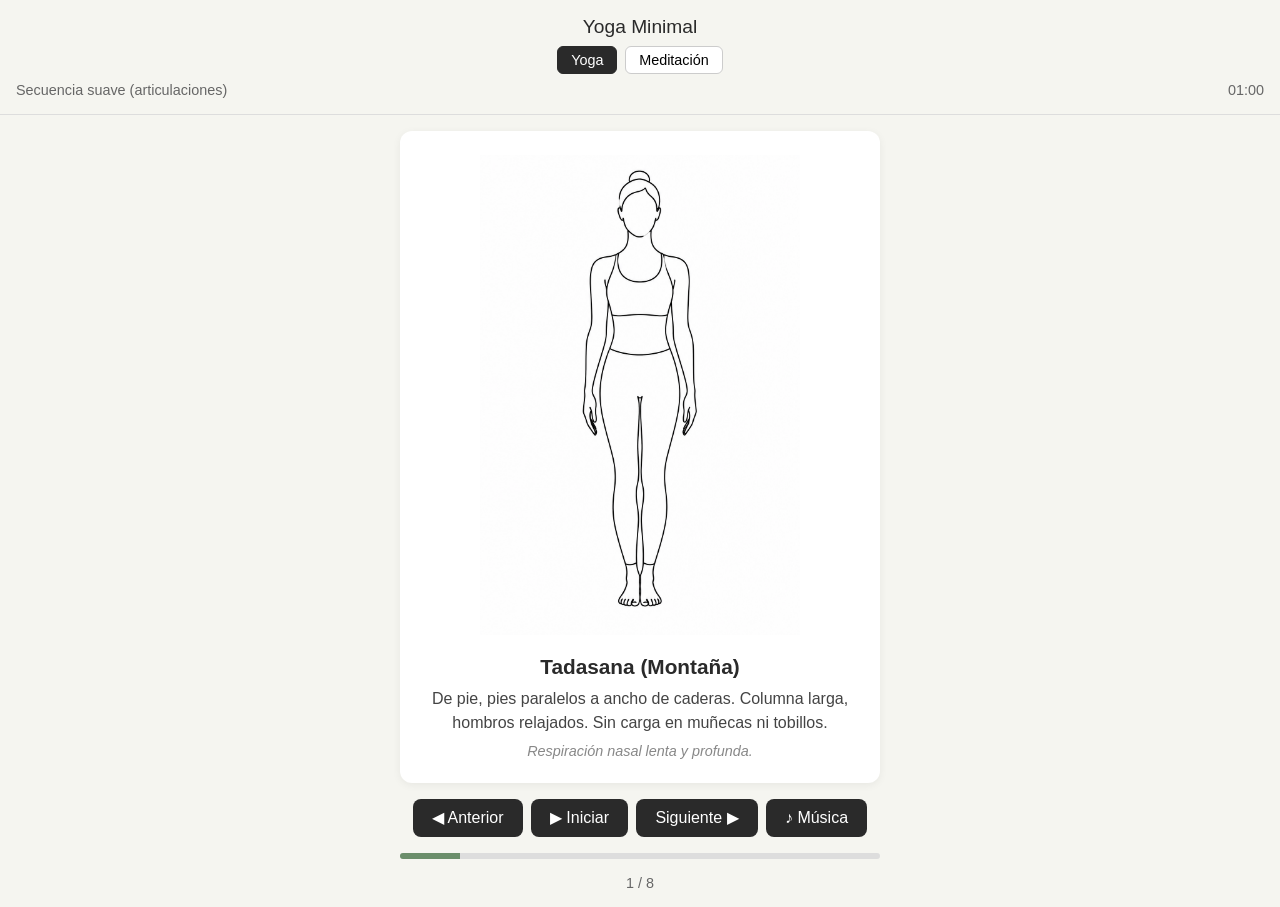
==== web/index.html @ 02c215f9 "Initial commit: Yoga Minimal PWA + Zig server" ====
<!DOCTYPE html>
<html lang="es">
<head>
  <meta charset="UTF-8">
  <meta name="viewport" content="width=device-width, initial-scale=1.0">
  <title>Yoga Minimal</title>
  <link rel="manifest" href="manifest.json">
  <link rel="stylesheet" href="style.css">
  <meta name="theme-color" content="#f5f5f0">
</head>
<body>
  <header>
    <h1>Yoga Minimal</h1>
    <nav class="mode-nav">
      <button id="mode-yoga" class="mode-btn active">Yoga</button>
      <button id="mode-meditation" class="mode-btn">Meditación</button>
    </nav>
    <div class="session-info">
      <span id="session-name">Secuencia</span>
      <span id="timer">00:00</span>
    </div>
  </header>

  <main>
    <div class="pose-card">
      <img id="pose-image" src="" alt="Postura" />
      <h2 id="pose-name">Postura</h2>
      <p id="pose-instruction" class="instruction"></p>
      <p id="pose-breath" class="breath"></p>
    </div>

    <div class="controls">
      <button id="prev-btn">◀ Anterior</button>
      <button id="play-btn">▶ Iniciar</button>
      <button id="next-btn">Siguiente ▶</button>
      <button id="music-btn">♪ Música</button>
    </div>

    <div class="progress">
      <div id="progress-bar"></div>
    </div>
    <p id="progress-text">0 / 0</p>
  </main>

  <script src="app.js"></script>
</body>
</html>
---- web/style.css ----
* { box-sizing: border-box; margin: 0; padding: 0; }

body {
  font-family: -apple-system, BlinkMacSystemFont, "Segoe UI", Roboto, sans-serif;
  background: #f5f5f0;
  color: #2a2a2a;
  min-height: 100vh;
  display: flex;
  flex-direction: column;
}

header {
  padding: 1rem;
  text-align: center;
  border-bottom: 1px solid #ddd;
}

header h1 { font-size: 1.2rem; font-weight: 500; }

.mode-nav {
  display: flex;
  justify-content: center;
  gap: 0.5rem;
  margin: 0.5rem 0;
}

.mode-btn {
  padding: 0.3rem 0.8rem;
  border: 1px solid #ccc;
  border-radius: 6px;
  background: #fff;
  cursor: pointer;
  font-size: 0.9rem;
}

.mode-btn.active {
  background: #2a2a2a;
  color: #fff;
  border-color: #2a2a2a;
}

.session-info {
  display: flex;
  justify-content: space-between;
  margin-top: 0.5rem;
  font-size: 0.9rem;
  color: #666;
}

main {
  flex: 1;
  display: flex;
  flex-direction: column;
  align-items: center;
  padding: 1rem;
  gap: 1rem;
}

.pose-card {
  background: #fff;
  border-radius: 12px;
  padding: 1.5rem;
  width: 100%;
  max-width: 480px;
  text-align: center;
  box-shadow: 0 2px 8px rgba(0,0,0,0.06);
}

.pose-card img {
  width: 100%;
  max-width: 320px;
  height: auto;
  margin-bottom: 1rem;
}

.pose-card h2 { font-size: 1.3rem; margin-bottom: 0.5rem; }

.instruction { color: #444; line-height: 1.5; margin-bottom: 0.5rem; }
.breath { color: #888; font-style: italic; font-size: 0.9rem; }

.controls {
  display: flex;
  gap: 0.5rem;
  flex-wrap: wrap;
  justify-content: center;
}

.controls button {
  padding: 0.6rem 1.2rem;
  border: none;
  border-radius: 8px;
  background: #2a2a2a;
  color: #fff;
  font-size: 1rem;
  cursor: pointer;
}

.controls button:active { opacity: 0.8; }

.progress {
  width: 100%;
  max-width: 480px;
  height: 6px;
  background: #ddd;
  border-radius: 3px;
  overflow: hidden;
}

#progress-bar {
  height: 100%;
  background: #6b8e6b;
  width: 0%;
  transition: width 0.3s;
}

#progress-text { color: #666; font-size: 0.9rem; }
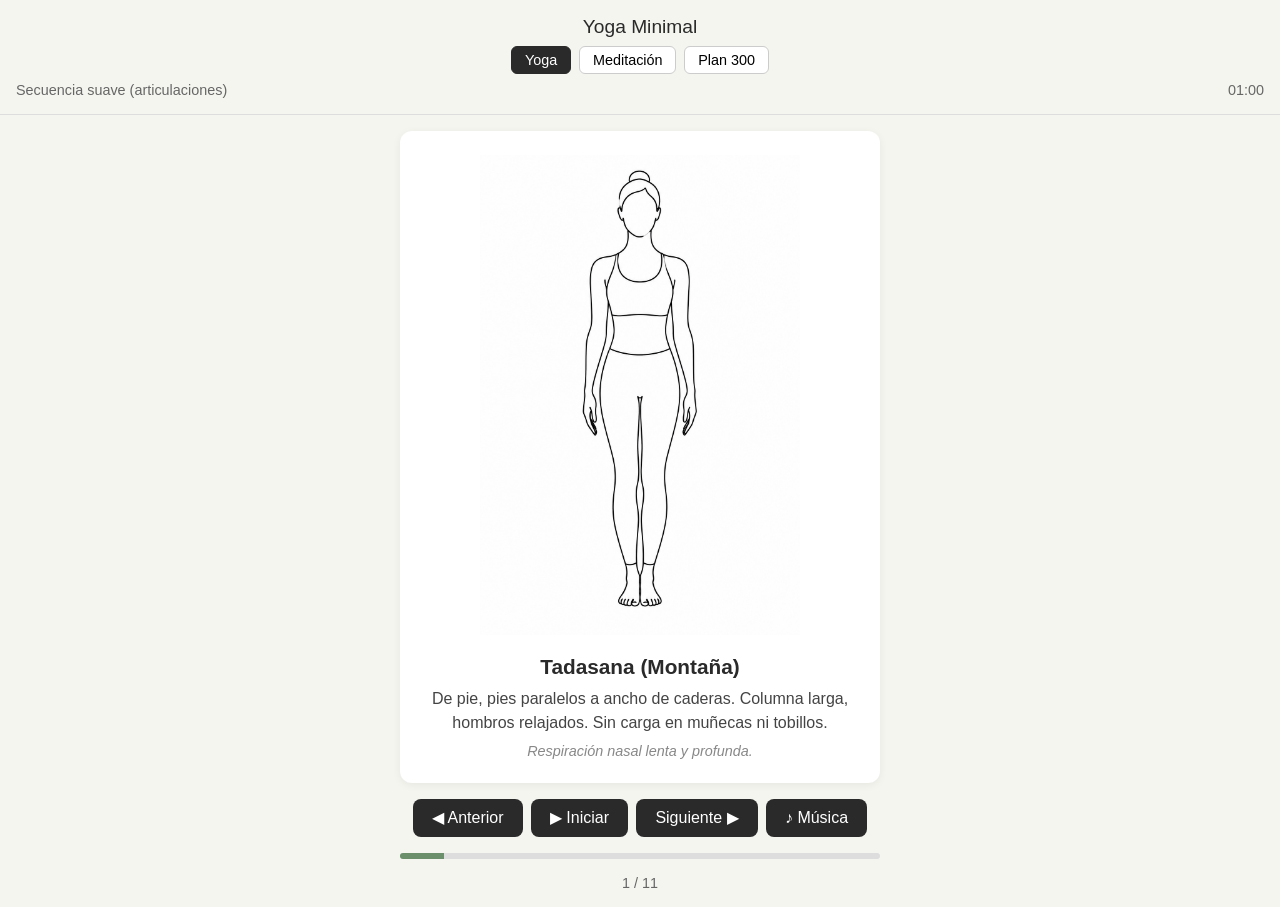
==== commit 44ee5b11: "chore: update" ====
--- a/web/index.html
+++ b/web/index.html
@@ -6,6 +6,7 @@
   <title>Yoga Minimal</title>
   <link rel="manifest" href="manifest.json">
   <link rel="stylesheet" href="style.css">
+  <link rel="stylesheet" href="tracker.css">
   <meta name="theme-color" content="#f5f5f0">
 </head>
 <body>
@@ -14,6 +15,7 @@
     <nav class="mode-nav">
       <button id="mode-yoga" class="mode-btn active">Yoga</button>
       <button id="mode-meditation" class="mode-btn">Meditación</button>
+      <button id="mode-plan" class="mode-btn">Plan 300</button>
     </nav>
     <div class="session-info">
       <span id="session-name">Secuencia</span>
@@ -40,8 +42,30 @@
       <div id="progress-bar"></div>
     </div>
     <p id="progress-text">0 / 0</p>
+
+    <section id="tracker-view" class="tracker" hidden>
+      <div class="tracker-card">
+        <h2 id="tracker-title">Plan 300</h2>
+        <p id="tracker-course" class="tracker-meta"></p>
+        <div id="tracker-week"><p class="tracker-meta">Cargando…</p></div>
+        <div class="tracker-actions">
+          <button id="tracker-prev">◀ Anterior</button>
+          <button id="tracker-done">✓ Completar semana</button>
+          <button id="tracker-next">Siguiente ▶</button>
+        </div>
+        <label class="tracker-goto">Ir a semana
+          <input id="tracker-goto" type="number" min="1" max="300" inputmode="numeric">
+        </label>
+      </div>
+      <div class="progress"><div id="tracker-bar"></div></div>
+      <p id="tracker-text" class="tracker-meta"></p>
+      <div class="tracker-actions">
+        <button id="tracker-reset">Reiniciar</button>
+      </div>
+    </section>
   </main>
 
   <script src="app.js"></script>
+  <script src="tracker.js"></script>
 </body>
 </html>
--- a/web/tracker.css
+++ b/web/tracker.css
@@ -0,0 +1,85 @@
+/* Plan 300: reutiliza la estética de style.css (fondo #f5f5f0, cards 480px, botones oscuros) */
+
+[hidden], .is-hidden { display: none !important; }
+
+.tracker {
+  width: 100%;
+  max-width: 480px;
+  display: flex;
+  flex-direction: column;
+  gap: 1rem;
+}
+
+.tracker-card {
+  background: #fff;
+  border-radius: 12px;
+  padding: 1.5rem;
+  box-shadow: 0 2px 8px rgba(0,0,0,0.06);
+}
+
+.tracker-card h2 { font-size: 1.3rem; font-weight: 500; }
+.tracker-meta { color: #666; font-size: 0.9rem; margin-top: 0.25rem; }
+.tracker-consejo { font-size: 1.1rem; line-height: 1.6; margin: 0.75rem 0; }
+
+.tracker-poses { list-style: none; margin-top: 0.75rem; }
+.tracker-pose { padding: 0.45rem 0; border-bottom: 1px solid #eee; line-height: 1.4; }
+.tracker-pose-img { display: block; width: 100%; max-width: 240px; height: auto; margin: 0.25rem 0 0.5rem; }
+.tracker-fig { color: #999; font-size: 0.8rem; }
+.tracker-tag { color: #6b8e6b; font-size: 0.8rem; }
+.tracker-dur { color: #666; font-size: 0.9rem; white-space: nowrap; }
+
+.tracker-empty, .tracker-warn { color: #888; font-size: 0.85rem; font-style: italic; margin-top: 0.75rem; }
+
+.tracker-block { margin-top: 1rem; }
+.tracker-block h3 { font-size: 0.95rem; font-weight: 500; color: #444; margin-bottom: 0.4rem; }
+.tracker-notes { color: #444; font-size: 0.9rem; line-height: 1.5; padding-left: 1.2rem; }
+
+details summary { cursor: pointer; color: #444; font-size: 0.95rem; padding: 0.4rem 0; }
+.tracker-day { font-size: 0.9rem; font-weight: 500; color: #444; margin: 0.6rem 0 0.2rem; }
+.tracker-apunte { white-space: pre-wrap; color: #444; font-size: 0.9rem; line-height: 1.5; margin-bottom: 0.5rem; }
+
+.tracker-goto {
+  display: flex;
+  justify-content: center;
+  align-items: center;
+  gap: 0.5rem;
+  margin-top: 1rem;
+  color: #666;
+  font-size: 0.9rem;
+}
+
+.tracker-goto input {
+  width: 5rem;
+  padding: 0.4rem;
+  border: 1px solid #ccc;
+  border-radius: 6px;
+  font-size: 0.95rem;
+}
+
+.tracker-actions {
+  display: flex;
+  gap: 0.5rem;
+  flex-wrap: wrap;
+  justify-content: center;
+  margin-top: 1rem;
+}
+
+.tracker button {
+  padding: 0.6rem 1.2rem;
+  border: none;
+  border-radius: 8px;
+  background: #2a2a2a;
+  color: #fff;
+  font-size: 1rem;
+  cursor: pointer;
+}
+
+.tracker button:active { opacity: 0.8; }
+.tracker button:disabled { opacity: 0.35; cursor: default; }
+
+#tracker-bar {
+  height: 100%;
+  background: #6b8e6b;
+  width: 0%;
+  transition: width 0.3s;
+}
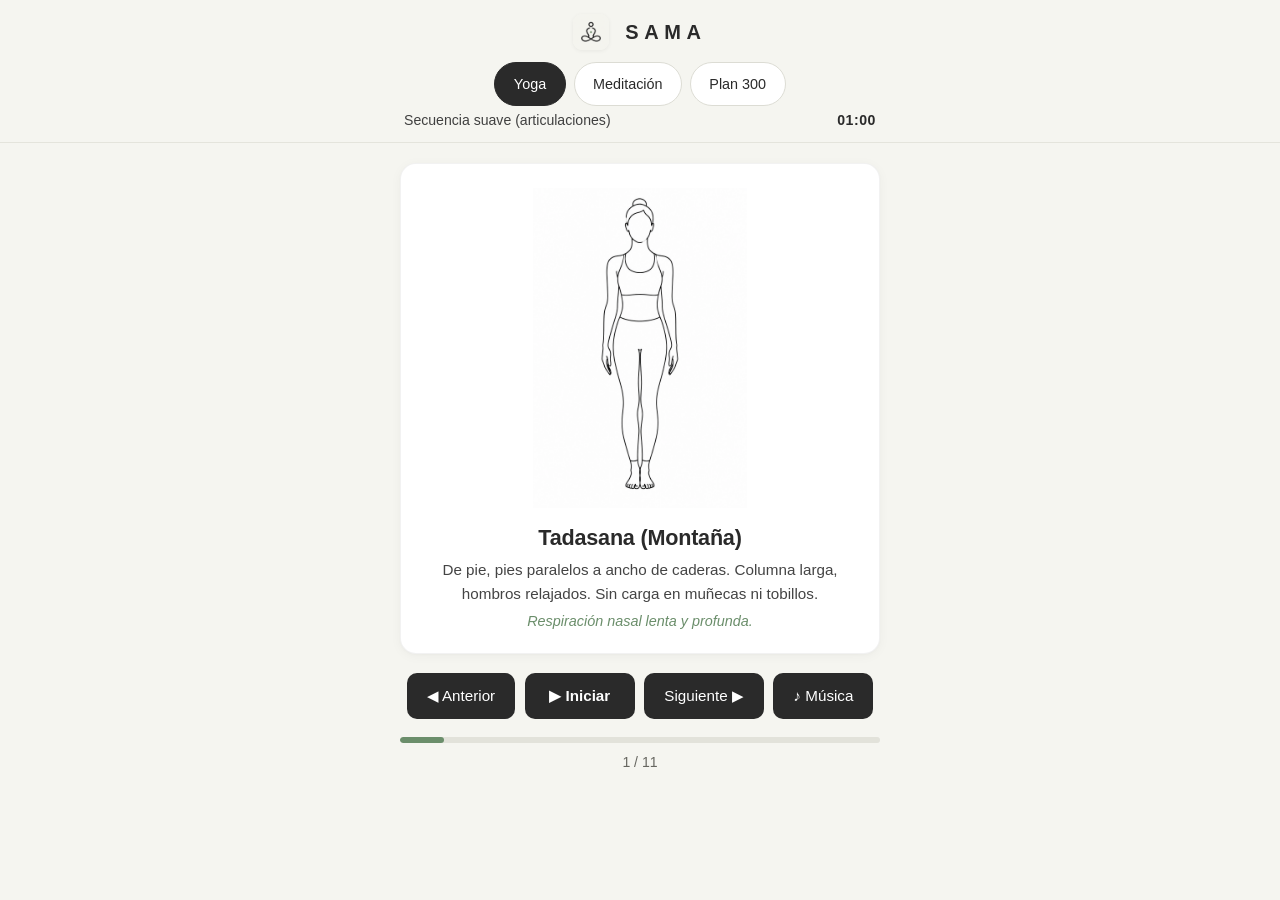
==== commit 21a3d1b4: "feat: ship SAMA local and public apps" ====
--- a/web/index.html
+++ b/web/index.html
@@ -2,16 +2,25 @@
 <html lang="es">
 <head>
   <meta charset="UTF-8">
-  <meta name="viewport" content="width=device-width, initial-scale=1.0">
-  <title>Yoga Minimal</title>
-  <link rel="manifest" href="manifest.json">
-  <link rel="stylesheet" href="style.css">
-  <link rel="stylesheet" href="tracker.css">
+  <meta name="viewport" content="width=device-width, initial-scale=1.0, viewport-fit=cover">
+  <title>SAMA</title>
+  <meta name="mobile-web-app-capable" content="yes">
+  <meta name="apple-mobile-web-app-capable" content="yes">
+  <meta name="apple-mobile-web-app-status-bar-style" content="default">
+  <meta name="apple-mobile-web-app-title" content="SAMA">
   <meta name="theme-color" content="#f5f5f0">
+  <link rel="icon" type="image/png" sizes="192x192" href="./icons/icon-192.png">
+  <link rel="apple-touch-icon" sizes="180x180" href="./icons/icon-180.png">
+  <link rel="manifest" href="./manifest.json">
+  <link rel="stylesheet" href="./style.css">
+  <link rel="stylesheet" href="./tracker.css">
 </head>
 <body>
   <header>
-    <h1>Yoga Minimal</h1>
+    <div class="brand">
+      <img src="./icons/icon-180.png" alt="SAMA" class="brand-logo" width="36" height="36">
+      <h1 class="brand-title">SAMA</h1>
+    </div>
     <nav class="mode-nav">
       <button id="mode-yoga" class="mode-btn active">Yoga</button>
       <button id="mode-meditation" class="mode-btn">Meditación</button>
@@ -44,6 +53,68 @@
     <p id="progress-text">0 / 0</p>
 
     <section id="tracker-view" class="tracker" hidden>
+      <div id="day-player-card" class="tracker-card day-player" hidden tabindex="-1" aria-label="Reproductor de práctica diaria">
+        <div class="day-player-header">
+          <div>
+            <span id="day-player-kicker" class="day-player-kicker">Práctica diaria</span>
+            <h3 id="day-player-heading" class="day-player-title">Día 1</h3>
+          </div>
+          <button type="button" id="day-player-close" class="day-player-close" aria-label="Cerrar práctica">✕</button>
+        </div>
+
+        <div class="day-player-progress-wrap">
+          <div class="progress"><div id="day-player-bar"></div></div>
+          <p id="day-player-counter" class="day-player-step-counter">Paso 1</p>
+        </div>
+
+        <div id="day-player-live" class="sr-only" aria-live="polite" aria-atomic="true"></div>
+
+        <div id="day-player-pose-area">
+          <div id="day-player-image-wrap" class="day-player-image-wrap"></div>
+          <div class="day-player-pose-header">
+            <h4 id="day-player-pose-name"></h4>
+            <span id="day-player-pose-fig" class="tracker-fig"></span>
+            <span id="day-player-side" class="day-player-badge" hidden></span>
+          </div>
+
+          <p id="day-player-instruction" class="day-player-instruction" hidden></p>
+          <div id="day-player-notes" class="day-player-notes" hidden></div>
+
+          <div class="day-player-timer-block">
+            <div id="day-player-time" class="day-player-time" aria-label="Tiempo restante">00:00</div>
+            <p id="day-player-timing-desc" class="day-player-timing-desc"></p>
+            <span id="day-player-status" class="day-player-status-badge" hidden></span>
+          </div>
+
+          <div id="day-player-range-options" class="day-player-range-options" hidden>
+            <span class="day-player-range-label">Selecciona duración:</span>
+            <div class="day-player-range-buttons">
+              <button type="button" id="day-player-range-min" class="day-player-btn day-player-btn-secondary"></button>
+              <button type="button" id="day-player-range-max" class="day-player-btn day-player-btn-secondary"></button>
+            </div>
+          </div>
+
+          <div class="day-player-controls">
+            <button type="button" id="day-player-prev" class="day-player-btn day-player-btn-nav" aria-label="Paso anterior">◀ Anterior</button>
+            <button type="button" id="day-player-action" class="day-player-btn day-player-btn-primary">▶ Iniciar</button>
+            <button type="button" id="day-player-next" class="day-player-btn day-player-btn-nav" aria-label="Paso siguiente">Siguiente ▶</button>
+          </div>
+
+          <div class="day-player-footer">
+            <button type="button" id="day-player-finish" class="day-player-link-btn">Terminar práctica</button>
+          </div>
+        </div>
+
+        <div id="day-player-finished-area" class="day-player-finished" hidden>
+          <div class="day-player-finished-icon" aria-hidden="true">✓</div>
+          <h4>¡Práctica completada!</h4>
+          <p class="tracker-meta">Has terminado todas las posturas del día.</p>
+          <div class="tracker-actions">
+            <button type="button" id="day-player-finished-close" class="day-player-btn day-player-btn-primary">Volver al plan</button>
+          </div>
+        </div>
+      </div>
+
       <div class="tracker-card">
         <h2 id="tracker-title">Plan 300</h2>
         <p id="tracker-course" class="tracker-meta"></p>
@@ -65,7 +136,8 @@
     </section>
   </main>
 
-  <script src="app.js"></script>
-  <script src="tracker.js"></script>
+  <script src="./app.js"></script>
+  <script src="./day-player.js"></script>
+  <script src="./tracker.js"></script>
 </body>
-</html>+</html>
--- a/web/style.css
+++ b/web/style.css
@@ -1,116 +1,395 @@
-* { box-sizing: border-box; margin: 0; padding: 0; }
+/* SAMA - Estética minimalista, sobria y armónica */
+:root {
+  --sat: env(safe-area-inset-top, 0px);
+  --sar: env(safe-area-inset-right, 0px);
+  --sab: env(safe-area-inset-bottom, 0px);
+  --sal: env(safe-area-inset-left, 0px);
+
+  --bg-page: #f5f5f0;
+  --bg-card: #ffffff;
+  --text-main: #2a2a2a;
+  --text-muted: #666660;
+  --text-subtle: #8a8a82;
+  --accent-sage: #6b8e6b;
+  --accent-sage-soft: #edf3ed;
+  --border-subtle: #e4e4dc;
+  --border-card: rgba(0, 0, 0, 0.05);
+}
+
+* {
+  box-sizing: border-box;
+  margin: 0;
+  padding: 0;
+  -webkit-tap-highlight-color: transparent;
+}
+
+[hidden], .is-hidden {
+  display: none !important;
+}
+
+html {
+  background-color: var(--bg-page);
+  color: var(--text-main);
+  height: 100%;
+}
 
 body {
-  font-family: -apple-system, BlinkMacSystemFont, "Segoe UI", Roboto, sans-serif;
-  background: #f5f5f0;
-  color: #2a2a2a;
+  font-family: -apple-system, BlinkMacSystemFont, "SF Pro Text", "Segoe UI", Roboto, "Helvetica Neue", sans-serif;
+  background-color: var(--bg-page);
+  color: var(--text-main);
   min-height: 100vh;
+  min-height: 100dvh;
   display: flex;
   flex-direction: column;
-}
-
+  overflow-x: hidden;
+  -webkit-font-smoothing: antialiased;
+  -moz-osx-font-smoothing: grayscale;
+}
+
+/* Cabecera con identidad SAMA */
 header {
-  padding: 1rem;
+  padding-top: max(0.85rem, var(--sat));
+  padding-right: max(1rem, var(--sar));
+  padding-bottom: 0.85rem;
+  padding-left: max(1rem, var(--sal));
   text-align: center;
-  border-bottom: 1px solid #ddd;
-}
-
-header h1 { font-size: 1.2rem; font-weight: 500; }
-
+  border-bottom: 1px solid var(--border-subtle);
+  background: rgba(245, 245, 240, 0.95);
+  backdrop-filter: blur(12px);
+  -webkit-backdrop-filter: blur(12px);
+  position: sticky;
+  top: 0;
+  z-index: 20;
+}
+
+.brand {
+  display: inline-flex;
+  align-items: center;
+  justify-content: center;
+  gap: 0.65rem;
+  margin-bottom: 0.35rem;
+  user-select: none;
+}
+
+.brand-logo {
+  width: 36px;
+  height: 36px;
+  border-radius: 9px;
+  object-fit: cover;
+  box-shadow: 0 1px 4px rgba(0, 0, 0, 0.06);
+  flex-shrink: 0;
+  display: block;
+}
+
+.brand-title,
+header h1 {
+  font-family: -apple-system, BlinkMacSystemFont, "SF Pro Display", "Avenir Next", "Segoe UI", sans-serif;
+  font-size: 1.25rem;
+  font-weight: 600;
+  letter-spacing: 0.28em;
+  text-indent: 0.28em;
+  color: var(--text-main);
+  text-transform: uppercase;
+  line-height: 1.2;
+  margin: 0;
+}
+
+/* Selector de modo */
 .mode-nav {
   display: flex;
   justify-content: center;
   gap: 0.5rem;
-  margin: 0.5rem 0;
+  margin: 0.45rem 0 0.35rem;
 }
 
 .mode-btn {
-  padding: 0.3rem 0.8rem;
-  border: 1px solid #ccc;
-  border-radius: 6px;
-  background: #fff;
+  min-height: 44px;
+  min-width: 44px;
+  padding: 0.45rem 1.15rem;
+  border: 1px solid #dcdcd4;
+  border-radius: 999px;
+  background: #ffffff;
+  color: var(--text-main);
   cursor: pointer;
   font-size: 0.9rem;
+  font-weight: 500;
+  touch-action: manipulation;
+  display: inline-flex;
+  align-items: center;
+  justify-content: center;
+  transition: background-color 0.15s ease, border-color 0.15s ease, color 0.15s ease, transform 0.1s ease;
+}
+
+.mode-btn:hover {
+  background: #fbfbf9;
+  border-color: #cacac0;
 }
 
 .mode-btn.active {
-  background: #2a2a2a;
-  color: #fff;
-  border-color: #2a2a2a;
-}
-
+  background: var(--text-main);
+  color: #ffffff;
+  border-color: var(--text-main);
+}
+
+.mode-btn:active {
+  transform: scale(0.97);
+}
+
+/* Indicadores de sesión */
 .session-info {
   display: flex;
   justify-content: space-between;
-  margin-top: 0.5rem;
-  font-size: 0.9rem;
-  color: #666;
-}
-
+  align-items: center;
+  max-width: 480px;
+  margin: 0.35rem auto 0;
+  padding: 0 0.25rem;
+  font-size: 0.88rem;
+  color: var(--text-muted);
+}
+
+#session-name {
+  font-weight: 500;
+  color: #404040;
+}
+
+#timer {
+  font-variant-numeric: tabular-nums;
+  font-weight: 600;
+  color: var(--text-main);
+  letter-spacing: 0.04em;
+}
+
+/* Contenedor principal */
 main {
   flex: 1;
   display: flex;
   flex-direction: column;
   align-items: center;
-  padding: 1rem;
-  gap: 1rem;
-}
-
+  padding-top: 1.25rem;
+  padding-right: max(1rem, var(--sar));
+  padding-bottom: max(1.5rem, var(--sab));
+  padding-left: max(1rem, var(--sal));
+  gap: 1.15rem;
+  width: 100%;
+}
+
+/* Tarjeta de postura */
 .pose-card {
-  background: #fff;
-  border-radius: 12px;
-  padding: 1.5rem;
+  background: var(--bg-card);
+  border-radius: 16px;
+  padding: 1.5rem 1.25rem;
   width: 100%;
   max-width: 480px;
   text-align: center;
-  box-shadow: 0 2px 8px rgba(0,0,0,0.06);
+  box-shadow: 0 2px 12px rgba(0, 0, 0, 0.04), 0 1px 3px rgba(0, 0, 0, 0.02);
+  border: 1px solid var(--border-card);
+  display: flex;
+  flex-direction: column;
+  align-items: center;
+  position: relative;
 }
 
 .pose-card img {
   width: 100%;
   max-width: 320px;
   height: auto;
-  margin-bottom: 1rem;
-}
-
-.pose-card h2 { font-size: 1.3rem; margin-bottom: 0.5rem; }
-
-.instruction { color: #444; line-height: 1.5; margin-bottom: 0.5rem; }
-.breath { color: #888; font-style: italic; font-size: 0.9rem; }
-
+  max-height: 320px;
+  object-fit: contain;
+  margin-bottom: 1.1rem;
+  border-radius: 6px;
+  mix-blend-mode: multiply;
+  transition: opacity 0.2s ease;
+}
+
+.pose-card h2 {
+  font-size: 1.35rem;
+  font-weight: 600;
+  color: var(--text-main);
+  margin-bottom: 0.45rem;
+  letter-spacing: -0.01em;
+}
+
+.instruction {
+  color: #444;
+  line-height: 1.55;
+  font-size: 0.95rem;
+  margin-bottom: 0.5rem;
+  max-width: 420px;
+}
+
+.breath {
+  color: var(--accent-sage);
+  font-style: italic;
+  font-size: 0.9rem;
+  font-weight: 500;
+}
+
+/* Controles de reproducción */
 .controls {
   display: flex;
-  gap: 0.5rem;
+  gap: 0.6rem;
   flex-wrap: wrap;
   justify-content: center;
+  width: 100%;
+  max-width: 480px;
 }
 
 .controls button {
-  padding: 0.6rem 1.2rem;
+  min-height: 46px;
+  min-width: 44px;
+  padding: 0.65rem 1.25rem;
   border: none;
-  border-radius: 8px;
-  background: #2a2a2a;
-  color: #fff;
-  font-size: 1rem;
+  border-radius: 10px;
+  background: var(--text-main);
+  color: #ffffff;
+  font-size: 0.95rem;
+  font-weight: 500;
   cursor: pointer;
-}
-
-.controls button:active { opacity: 0.8; }
-
+  touch-action: manipulation;
+  display: inline-flex;
+  align-items: center;
+  justify-content: center;
+  transition: background-color 0.15s ease, transform 0.1s ease, opacity 0.15s ease;
+}
+
+.controls button:hover {
+  background: #1a1a1a;
+}
+
+.controls button:active {
+  transform: scale(0.97);
+  opacity: 0.85;
+}
+
+#play-btn {
+  font-weight: 600;
+  min-width: 110px;
+}
+
+/* Barra y contador de progreso */
 .progress {
   width: 100%;
   max-width: 480px;
   height: 6px;
-  background: #ddd;
-  border-radius: 3px;
+  background: #e2e2da;
+  border-radius: 999px;
   overflow: hidden;
 }
 
 #progress-bar {
   height: 100%;
-  background: #6b8e6b;
+  background: var(--accent-sage);
   width: 0%;
-  transition: width 0.3s;
-}
-
-#progress-text { color: #666; font-size: 0.9rem; }+  border-radius: 999px;
+  transition: width 0.3s ease;
+}
+
+#progress-text {
+  color: var(--text-muted);
+  font-size: 0.88rem;
+  font-variant-numeric: tabular-nums;
+  margin-top: -0.5rem;
+}
+
+/* Foco visible y accesibilidad */
+button:focus-visible,
+input:focus-visible,
+summary:focus-visible {
+  outline: 2px solid var(--text-main);
+  outline-offset: 2px;
+}
+
+/* Ajustes responsivos para apaisado y pantallas compactas */
+@media (orientation: landscape) and (max-height: 540px) {
+  header {
+    padding-top: max(0.3rem, var(--sat));
+    padding-bottom: 0.3rem;
+  }
+
+  .brand {
+    margin-bottom: 0.15rem;
+    gap: 0.5rem;
+  }
+
+  .brand-logo {
+    width: 24px;
+    height: 24px;
+    border-radius: 6px;
+  }
+
+  .brand-title,
+  header h1 {
+    font-size: 1rem;
+    letter-spacing: 0.22em;
+    text-indent: 0.22em;
+  }
+
+  .mode-nav {
+    margin: 0.15rem 0;
+    gap: 0.35rem;
+  }
+
+  .mode-btn {
+    min-height: 36px;
+    padding: 0.25rem 0.8rem;
+    font-size: 0.82rem;
+  }
+
+  .session-info {
+    font-size: 0.8rem;
+    margin-top: 0.15rem;
+  }
+
+  main {
+    padding-top: 0.4rem;
+    padding-bottom: max(0.5rem, var(--sab));
+    gap: 0.4rem;
+  }
+
+  .pose-card {
+    padding: 0.5rem 1rem;
+    max-width: 540px;
+    border-radius: 12px;
+  }
+
+  .pose-card img {
+    max-height: 105px;
+    max-width: 140px;
+    margin-bottom: 0.25rem;
+  }
+
+  .pose-card h2 {
+    font-size: 1.05rem;
+    margin-bottom: 0.15rem;
+  }
+
+  .instruction {
+    font-size: 0.82rem;
+    line-height: 1.35;
+    margin-bottom: 0.2rem;
+  }
+
+  .breath {
+    font-size: 0.8rem;
+  }
+
+  .controls {
+    gap: 0.4rem;
+  }
+
+  .controls button {
+    min-height: 38px;
+    padding: 0.35rem 0.85rem;
+    font-size: 0.85rem;
+    border-radius: 8px;
+  }
+
+  .progress {
+    height: 5px;
+  }
+
+  #progress-text {
+    font-size: 0.78rem;
+    margin-top: -0.25rem;
+  }
+}
--- a/web/tracker.css
+++ b/web/tracker.css
@@ -11,31 +11,32 @@
 }
 
 .tracker-card {
-  background: #fff;
-  border-radius: 12px;
-  padding: 1.5rem;
-  box-shadow: 0 2px 8px rgba(0,0,0,0.06);
-}
-
-.tracker-card h2 { font-size: 1.3rem; font-weight: 500; }
+  background: var(--bg-card, #fff);
+  border-radius: 16px;
+  padding: 1.5rem 1.25rem;
+  box-shadow: 0 2px 12px rgba(0,0,0,0.04), 0 1px 3px rgba(0,0,0,0.02);
+  border: 1px solid var(--border-card, rgba(0,0,0,0.05));
+}
+
+.tracker-card h2 { font-size: 1.35rem; font-weight: 600; color: var(--text-main, #2a2a2a); }
 .tracker-meta { color: #666; font-size: 0.9rem; margin-top: 0.25rem; }
 .tracker-consejo { font-size: 1.1rem; line-height: 1.6; margin: 0.75rem 0; }
 
 .tracker-poses { list-style: none; margin-top: 0.75rem; }
-.tracker-pose { padding: 0.45rem 0; border-bottom: 1px solid #eee; line-height: 1.4; }
-.tracker-pose-img { display: block; width: 100%; max-width: 240px; height: auto; margin: 0.25rem 0 0.5rem; }
-.tracker-fig { color: #999; font-size: 0.8rem; }
-.tracker-tag { color: #6b8e6b; font-size: 0.8rem; }
+.tracker-pose { padding: 0.55rem 0; border-bottom: 1px solid #eee; line-height: 1.4; }
+.tracker-pose-img { display: block; width: 100%; max-width: 240px; height: auto; margin: 0.35rem auto 0.6rem; border-radius: 6px; mix-blend-mode: multiply; }
+.tracker-fig { color: #888; font-size: 0.82rem; }
+.tracker-tag { color: #6b8e6b; font-size: 0.82rem; font-weight: 500; }
 .tracker-dur { color: #666; font-size: 0.9rem; white-space: nowrap; }
 
 .tracker-empty, .tracker-warn { color: #888; font-size: 0.85rem; font-style: italic; margin-top: 0.75rem; }
 
 .tracker-block { margin-top: 1rem; }
-.tracker-block h3 { font-size: 0.95rem; font-weight: 500; color: #444; margin-bottom: 0.4rem; }
+.tracker-block h3 { font-size: 0.95rem; font-weight: 600; color: #444; margin-bottom: 0.4rem; }
 .tracker-notes { color: #444; font-size: 0.9rem; line-height: 1.5; padding-left: 1.2rem; }
 
-details summary { cursor: pointer; color: #444; font-size: 0.95rem; padding: 0.4rem 0; }
-.tracker-day { font-size: 0.9rem; font-weight: 500; color: #444; margin: 0.6rem 0 0.2rem; }
+details summary { cursor: pointer; color: #444; font-size: 0.95rem; padding: 0.5rem 0; }
+.tracker-day { font-size: 0.95rem; font-weight: 600; color: #444; margin: 0.6rem 0 0.2rem; }
 .tracker-apunte { white-space: pre-wrap; color: #444; font-size: 0.9rem; line-height: 1.5; margin-bottom: 0.5rem; }
 
 .tracker-goto {
@@ -49,11 +50,13 @@
 }
 
 .tracker-goto input {
-  width: 5rem;
-  padding: 0.4rem;
+  width: 5.5rem;
+  min-height: 44px;
+  padding: 0.4rem 0.5rem;
   border: 1px solid #ccc;
-  border-radius: 6px;
+  border-radius: 8px;
   font-size: 0.95rem;
+  text-align: center;
 }
 
 .tracker-actions {
@@ -65,21 +68,398 @@
 }
 
 .tracker button {
-  padding: 0.6rem 1.2rem;
+  min-height: 44px;
+  padding: 0.65rem 1.25rem;
   border: none;
-  border-radius: 8px;
+  border-radius: 10px;
   background: #2a2a2a;
   color: #fff;
-  font-size: 1rem;
+  font-size: 0.95rem;
+  font-weight: 500;
   cursor: pointer;
-}
-
-.tracker button:active { opacity: 0.8; }
-.tracker button:disabled { opacity: 0.35; cursor: default; }
+  touch-action: manipulation;
+  transition: background-color 0.15s ease, transform 0.1s ease, opacity 0.15s ease;
+}
+
+.tracker button:active { opacity: 0.85; transform: scale(0.97); }
+.tracker button:disabled { opacity: 0.35; cursor: default; transform: none; }
 
 #tracker-bar {
   height: 100%;
   background: #6b8e6b;
   width: 0%;
+  border-radius: 999px;
   transition: width 0.3s;
 }
+
+/* Accesibilidad y foco visible */
+.sr-only {
+  position: absolute;
+  width: 1px;
+  height: 1px;
+  padding: 0;
+  margin: -1px;
+  overflow: hidden;
+  clip: rect(0, 0, 0, 0);
+  white-space: nowrap;
+  border: 0;
+}
+
+button:focus-visible,
+input:focus-visible,
+summary:focus-visible {
+  outline: 2px solid #2a2a2a;
+  outline-offset: 2px;
+}
+
+/* Cabecera de día con botón de práctica */
+.tracker-day-header {
+  display: flex;
+  justify-content: space-between;
+  align-items: center;
+  flex-wrap: wrap;
+  gap: 0.5rem;
+  margin: 0.8rem 0 0.3rem;
+}
+
+.tracker-day-header .tracker-day {
+  margin: 0;
+}
+
+.tracker-practice-btn {
+  background: #3c5e3c !important;
+  color: #fff;
+  font-size: 0.88rem !important;
+  font-weight: 500;
+  padding: 0.45rem 0.9rem !important;
+  border-radius: 8px !important;
+  cursor: pointer;
+  min-height: 44px;
+  display: inline-flex;
+  align-items: center;
+  justify-content: center;
+}
+
+.tracker-practice-btn:active {
+  opacity: 0.85;
+}
+
+/* Reproductor diario */
+.day-player {
+  border-top: 4px solid #6b8e6b;
+  transition: all 0.2s ease;
+}
+
+.day-player-header {
+  display: flex;
+  justify-content: space-between;
+  align-items: flex-start;
+  gap: 0.5rem;
+  padding-bottom: 0.6rem;
+  border-bottom: 1px solid #eee;
+}
+
+.day-player-kicker {
+  display: block;
+  font-size: 0.75rem;
+  text-transform: uppercase;
+  letter-spacing: 0.05em;
+  color: #6b8e6b;
+  font-weight: 600;
+}
+
+.day-player-title {
+  font-size: 1.25rem;
+  font-weight: 600;
+  color: #2a2a2a;
+  margin-top: 0.15rem;
+}
+
+.day-player-close {
+  background: transparent !important;
+  color: #777 !important;
+  font-size: 1.25rem !important;
+  padding: 0.2rem 0.5rem !important;
+  min-width: 44px;
+  min-height: 44px;
+  display: inline-flex;
+  align-items: center;
+  justify-content: center;
+  line-height: 1;
+}
+
+.day-player-close:hover {
+  color: #2a2a2a !important;
+}
+
+.day-player-progress-wrap {
+  margin: 0.8rem 0 0.4rem;
+}
+
+#day-player-bar {
+  height: 100%;
+  background: #6b8e6b;
+  width: 0%;
+  border-radius: 999px;
+  transition: width 0.3s;
+}
+
+.day-player-step-counter {
+  font-size: 0.85rem;
+  color: #666;
+  text-align: right;
+  margin-top: 0.3rem;
+}
+
+.day-player-image-wrap {
+  display: flex;
+  justify-content: center;
+  align-items: center;
+  min-height: 100px;
+  margin: 0.5rem 0;
+}
+
+.day-player-img {
+  display: block;
+  max-width: 100%;
+  max-height: 220px;
+  width: auto;
+  height: auto;
+  object-fit: contain;
+  mix-blend-mode: multiply;
+}
+
+.day-player-pose-header {
+  text-align: center;
+  margin: 0.5rem 0;
+}
+
+.day-player-pose-header h4 {
+  font-size: 1.25rem;
+  font-weight: 600;
+  color: #1a1a1a;
+  display: inline;
+}
+
+.day-player-badge {
+  display: inline-block;
+  background: #e8f0e8;
+  color: #2e5c2e;
+  padding: 0.2rem 0.55rem;
+  border-radius: 12px;
+  font-size: 0.8rem;
+  font-weight: 600;
+  margin-left: 0.4rem;
+  vertical-align: middle;
+}
+
+.day-player-instruction {
+  font-size: 0.9rem;
+  line-height: 1.45;
+  color: #333;
+  background: #f9f9f7;
+  padding: 0.6rem 0.8rem;
+  border-radius: 8px;
+  margin: 0.6rem 0;
+  border-left: 3px solid #6b8e6b;
+}
+
+.day-player-notes {
+  font-size: 0.85rem;
+  line-height: 1.4;
+  color: #444;
+  background: #fdfaf3;
+  padding: 0.6rem 0.8rem;
+  border-radius: 8px;
+  margin: 0.6rem 0;
+  border-left: 3px solid #d4a359;
+}
+
+.day-player-notes-summary {
+  cursor: pointer;
+  font-weight: 500;
+  color: #8c6b2d;
+}
+
+.day-player-timer-block {
+  text-align: center;
+  margin: 1rem 0 0.75rem;
+}
+
+.day-player-time {
+  font-size: 2.75rem;
+  font-weight: 700;
+  font-variant-numeric: tabular-nums;
+  letter-spacing: -0.02em;
+  color: #2a2a2a;
+  line-height: 1;
+}
+
+.day-player-time.is-done {
+  color: #2e5c2e;
+}
+
+.day-player-timing-desc {
+  font-size: 0.9rem;
+  color: #666;
+  margin-top: 0.35rem;
+}
+
+.day-player-status-badge {
+  display: inline-block;
+  font-size: 0.85rem;
+  font-weight: 600;
+  padding: 0.25rem 0.75rem;
+  border-radius: 12px;
+  margin-top: 0.4rem;
+}
+
+.day-player-status-badge.is-done {
+  background: #e8f0e8;
+  color: #2e5c2e;
+}
+
+.day-player-status-badge.is-paused {
+  background: #fdf3e8;
+  color: #9c6500;
+}
+
+.day-player-status-badge.is-manual {
+  background: #f0f0ed;
+  color: #555;
+}
+
+/* Selección de rango */
+.day-player-range-options {
+  background: #f7f7f3;
+  border: 1px solid #e5e5df;
+  border-radius: 10px;
+  padding: 0.75rem;
+  margin: 0.75rem 0;
+  text-align: center;
+}
+
+.day-player-range-label {
+  display: block;
+  font-size: 0.85rem;
+  color: #555;
+  margin-bottom: 0.5rem;
+  font-weight: 500;
+}
+
+.day-player-range-buttons {
+  display: flex;
+  gap: 0.5rem;
+  justify-content: center;
+  flex-wrap: wrap;
+}
+
+/* Botones de control del reproductor */
+.day-player-controls {
+  display: flex;
+  gap: 0.5rem;
+  justify-content: center;
+  align-items: stretch;
+  margin-top: 1rem;
+}
+
+.day-player-btn {
+  display: inline-flex;
+  justify-content: center;
+  align-items: center;
+  min-height: 48px;
+  padding: 0.65rem 1.1rem;
+  border-radius: 10px;
+  font-size: 0.95rem;
+  font-weight: 500;
+  cursor: pointer;
+  border: none;
+  box-sizing: border-box;
+  touch-action: manipulation;
+  transition: transform 0.1s ease, opacity 0.15s ease;
+}
+
+.day-player-btn:active {
+  transform: scale(0.97);
+  opacity: 0.85;
+}
+
+.day-player-btn-primary {
+  background: #2a2a2a !important;
+  color: #fff !important;
+  flex: 1 1 auto;
+  max-width: 200px;
+}
+
+.day-player-btn-primary.is-next {
+  background: #2e5c2e !important;
+}
+
+.day-player-btn-secondary {
+  background: #fff !important;
+  color: #2a2a2a !important;
+  border: 1px solid #bbb !important;
+  font-size: 0.9rem !important;
+  padding: 0.5rem 0.9rem !important;
+  min-height: 44px;
+}
+
+.day-player-btn-secondary:hover {
+  background: #f0f0ec !important;
+}
+
+.day-player-btn-nav {
+  background: #e6e6e2 !important;
+  color: #2a2a2a !important;
+  flex: 0 0 auto;
+}
+
+.day-player-footer {
+  display: flex;
+  justify-content: center;
+  margin-top: 0.8rem;
+}
+
+.day-player-link-btn {
+  background: transparent !important;
+  color: #888 !important;
+  font-size: 0.85rem !important;
+  text-decoration: underline;
+  padding: 0.4rem 0.6rem !important;
+  min-height: 44px;
+  display: inline-flex;
+  align-items: center;
+  justify-content: center;
+  cursor: pointer;
+  touch-action: manipulation;
+}
+
+.day-player-link-btn:hover {
+  color: #444 !important;
+}
+
+/* Pantalla de finalización */
+.day-player-finished {
+  text-align: center;
+  padding: 1.5rem 0 1rem;
+}
+
+.day-player-finished-icon {
+  width: 52px;
+  height: 52px;
+  border-radius: 50%;
+  background: #e8f0e8;
+  color: #2e5c2e;
+  font-size: 1.8rem;
+  display: flex;
+  align-items: center;
+  justify-content: center;
+  margin: 0 auto 0.8rem;
+  font-weight: 700;
+}
+
+.day-player-finished h4 {
+  font-size: 1.25rem;
+  font-weight: 600;
+  color: #2a2a2a;
+}
